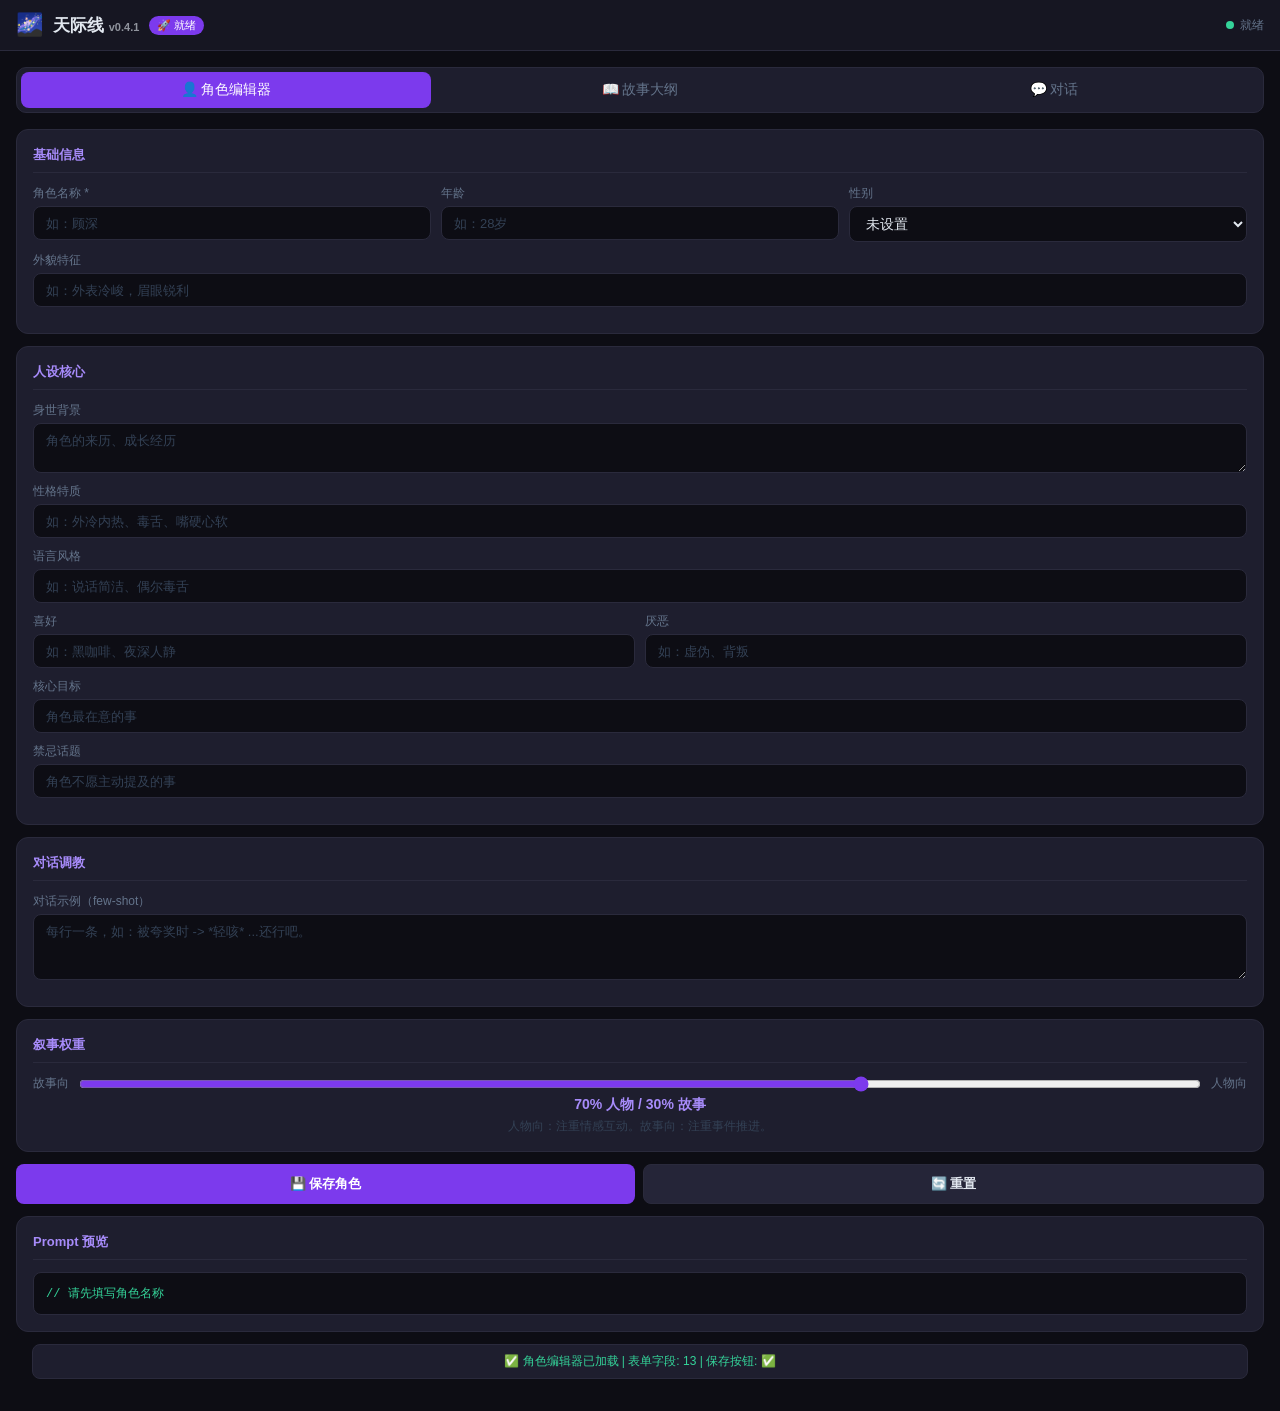
==== backend/static/index.html @ 6dae8a41 "fix: strip whitespace from env vars to prevent URL newline issue - v0.4.1" ====
<!DOCTYPE html>
<html lang="zh-CN">
<head>
  <meta charset="UTF-8">
  <meta name="viewport" content="width=device-width, initial-scale=1.0, maximum-scale=1.0, user-scalable=no">
  <title>天际线 — 配置编辑器</title>
  <style>
    * { box-sizing: border-box; margin: 0; padding: 0; }
    :root {
      --bg: #0d0d14; --surface: #161622; --card: #1e1e2e; --card2: #252538;
      --border: #2a2a3c; --purple: #7c3aed; --purple-l: #a78bfa;
      --amber: #fbbf24; --green: #34d399; --red: #f87171;
      --text: #e2e8f0; --text-dim: #64748b; --text-mute: #334155;
    }
    body {
      font-family: -apple-system,"PingFang SC","Microsoft YaHei",sans-serif;
      background: var(--bg); color: var(--text);
      min-height: 100dvh; padding: 0; margin: 0;
    }
    .header {
      display: flex; align-items: center; gap: 10px;
      padding: 12px 16px; background: var(--surface);
      border-bottom: 1px solid var(--border); position: sticky; top: 0; z-index: 100;
    }
    .header-icon { font-size: 22px; }
    .header-title { font-size: 17px; font-weight: 600; }
    .header-badge {
      font-size: 11px; padding: 2px 8px; border-radius: 20px;
      background: var(--purple); color: white; font-weight: 500;
    }

    /* Tab buttons */
    .tabs {
      display: flex; gap: 4px; margin: 16px 16px 0;
      background: var(--card); border: 1px solid var(--border);
      border-radius: 10px; padding: 4px;
    }
    .tab-btn {
      flex: 1; height: 36px; border: none; border-radius: 8px;
      background: transparent; color: var(--text-dim); font-size: 14px;
      cursor: pointer; transition: all 0.2s; font-family: inherit;
    }
    .tab-btn.active { background: var(--purple); color: white; }

    /* Panels */
    .tab-panel { display: none; padding: 16px; }
    .tab-panel.active { display: block; }

    /* Section blocks */
    .section {
      background: var(--card); border: 1px solid var(--border);
      border-radius: 12px; padding: 16px; margin-bottom: 12px;
    }
    .section-title {
      font-size: 13px; font-weight: 600; margin-bottom: 12px;
      padding-bottom: 8px; border-bottom: 1px solid var(--border);
    }
    .section-title.purple { color: var(--purple-l); }
    .section-title.amber { color: var(--amber); }

    /* Form fields */
    .field { display: flex; flex-direction: column; gap: 4px; margin-bottom: 10px; }
    .field label { font-size: 12px; color: var(--text-dim); font-weight: 500; }
    .field input, .field select, .field textarea {
      background: var(--bg); border: 1px solid var(--border);
      border-radius: 8px; padding: 8px 12px; font-size: 14px;
      color: var(--text); font-family: inherit; outline: none;
      transition: border-color 0.2s;
    }
    .field input:focus, .field select:focus, .field textarea:focus {
      border-color: var(--purple);
    }
    .field input::placeholder, .field textarea::placeholder {
      color: var(--text-mute); font-size: 13px;
    }
    .field textarea { resize: vertical; }
    .field select { cursor: pointer; }

    .row { display: flex; gap: 10px; }
    .row .field { flex: 1; }

    /* Weight slider */
    .slider-row { display: flex; align-items: center; gap: 10px; margin-bottom: 4px; }
    .slider-row input { flex: 1; accent-color: var(--purple); cursor: pointer; }
    .slider-label { font-size: 12px; color: var(--text-dim); white-space: nowrap; }
    .weight-desc { font-size: 14px; font-weight: 600; color: var(--purple-l); text-align: center; margin-bottom: 4px; }
    .weight-hint { font-size: 12px; color: var(--text-mute); text-align: center; }

    /* Buttons */
    .actions { display: flex; gap: 8px; margin-bottom: 12px; }
    .btn { flex: 1; height: 40px; border-radius: 8px; border: none; font-size: 13px; font-weight: 600; cursor: pointer; transition: all 0.2s; font-family: inherit; }
    .btn-primary { background: var(--purple); color: white; }
    .btn-primary:hover { background: #6d28d9; }
    .btn-ghost { background: var(--card2); color: var(--text); border: 1px solid var(--border); }
    .btn-ghost:hover { border-color: var(--purple-l); color: var(--purple-l); }

    /* Tag options (genre/endings) */
    .tag-options { display: flex; flex-wrap: wrap; gap: 8px; margin-bottom: 10px; }
    .tag-opt {
      padding: 6px 14px; border-radius: 20px; border: 1px solid var(--border);
      font-size: 13px; cursor: pointer; background: var(--card2); color: var(--text-dim); transition: all 0.2s;
    }
    .tag-opt.active { border-color: var(--purple); color: var(--purple-l); background: rgba(124,58,237,0.1); }

    /* Preview */
    .preview-box {
      background: var(--bg); border: 1px solid var(--border); border-radius: 8px;
      padding: 12px; font-family: "Courier New", monospace; font-size: 12px;
      color: var(--green); white-space: pre-wrap; word-break: break-all;
      max-height: 300px; overflow-y: auto;
    }

    /* Debug bar */
    .debug-bar {
      margin: 0 16px 16px; padding: 8px 12px; background: var(--card);
      border: 1px solid var(--border); border-radius: 8px;
      font-size: 12px; text-align: center;
    }

    /* Test section */
    .test-section { margin-top: 4px; }
    .test-section-title {
      font-size: 13px; font-weight: 600; color: var(--text-dim);
      margin-bottom: 8px;
    }
    .test-row { display: flex; gap: 8px; margin-bottom: 8px; }
    .test-input {
      flex: 1; background: var(--card); border: 1px solid var(--border);
      border-radius: 8px; padding: 8px 12px; font-size: 14px;
      color: var(--text); font-family: inherit; outline: none;
    }
    .test-input:focus { border-color: var(--purple); }
    .test-btn {
      height: 40px; padding: 0 20px; background: var(--purple); color: white;
      border: none; border-radius: 8px; font-size: 14px; cursor: pointer;
    }
    .test-btn:hover { background: #6d28d9; }
    .test-output {
      background: var(--bg); border: 1px solid var(--border); border-radius: 8px;
      padding: 12px; font-size: 13px; min-height: 60px;
      white-space: pre-wrap; word-break: break-all; display: none;
      font-family: "Courier New", monospace;
    }

    /* Prompt preview in editor */
    .prompt-preview {
      background: var(--bg); border: 1px solid var(--border); border-radius: 8px;
      padding: 12px; font-family: "Courier New", monospace; font-size: 12px;
      color: var(--green); white-space: pre-wrap; word-break: break-all;
      max-height: 200px; overflow-y: auto; margin-top: 8px;
    }
  </style>
</head>
<body>

  <!-- 顶栏 -->
  <div class="header">
    <span class="header-icon">🌌</span>
    <span class="header-title">天际线 <span id="appVersion" style="font-size:11px;opacity:0.6">v0.4.1</span></span>
    <span class="header-badge" id="buildTag">🚀 就绪</span>
    <div style="margin-left:auto;display:flex;align-items:center;gap:6px">
      <div id="statusDot" style="width:8px;height:8px;border-radius:50%;background:#34d399"></div>
      <span id="statusText" style="font-size:12px;color:#64748b">就绪</span>
    </div>
  </div>

  <!-- Tab 切换 -->
  <div class="tabs">
    <button class="tab-btn active" id="tab-btn-persona" onclick="switchTab('persona')">👤 角色编辑器</button>
    <button class="tab-btn" id="tab-btn-story" onclick="switchTab('story')">📖 故事大纲</button>
    <button class="tab-btn" id="tab-btn-chat" onclick="switchTab('chat')">💬 对话</button>
  </div>

  <!-- 角色编辑器 -->
  <div class="tab-panel active" id="panel-persona">
    <div id="personaEditor"></div>
    <div class="debug-bar" id="debugInfo">⏳ 加载中...</div>
  </div>

  <!-- 故事大纲 -->
  <div class="tab-panel" id="panel-story">
    <div id="storyEditor"></div>
  </div>

  <!-- 对话测试 -->
  <div class="tab-panel" id="panel-chat">
    <div class="test-section">
      <div class="test-section-title">💬 发送测试</div>
      <div class="test-row">
        <input class="test-input" id="testInput" placeholder="输入对话内容，点击发送..." onkeydown="if(event.key==='Enter')document.getElementById('testBtn').click()">
        <button class="test-btn" id="testBtn" onclick="runTest()">发送</button>
      </div>
      <div class="test-output" id="testOutput"></div>
    </div>

    <div class="section" style="margin-top:12px">
      <div class="section-title purple">💡 快速情绪</div>
      <div class="tag-options">
        <div class="tag-opt" onclick="qeSend('开心')">😊 开心</div>
        <div class="tag-opt" onclick="qeSend('难过')">😢 难过</div>
        <div class="tag-opt" onclick="qeSend('生气')">😠 生气</div>
        <div class="tag-opt" onclick="qeSend('好奇')">🤔 好奇</div>
      </div>
    </div>

    <div class="section">
      <div class="section-title purple">📋 当前配置预览</div>
      <div id="configPreview" class="preview-box" style="color:#a78bfa">// 请先在角色编辑器填写配置</div>
    </div>
  </div>

<script>
// ─────────────────────────────────────────────────────────────
// 工具函数
// ─────────────────────────────────────────────────────────────
function v(val) { return String(val||'').replace(/&/g,'&amp;').replace(/</g,'&lt;').replace(/>/g,'&gt;').replace(/"/g,'&quot;'); }
function sel(cur, val) { return cur === val ? 'selected' : ''; }

// ─────────────────────────────────────────────────────────────
// 角色编辑器
// ─────────────────────────────────────────────────────────────
(function() {
  var DEFAULT_PERSONA = {
    name: "", age: "", gender: "", appearance: "",
    backstory: "", core_traits: "", speaking_style: "",
    likes: "", dislikes: "", goals: "",
    forbidden_topics: "", dialogue_examples: "", weight: 70,
  };
  var currentPersona = Object.assign({}, DEFAULT_PERSONA);

  function buildPrompt(p) {
    if (!p.name) return '// 请先填写角色名称';
    var w = p.weight || 50;
    var focus = w > 60 ? '注重情感互动和细腻情绪描写，深入角色内心世界。' :
                w < 40 ? '注重事件推进和冲突触发，推进故事主线。' :
                '平衡情感互动与剧情推进，沉浸式叙事。';
    var txt = '【角色人设】\n你是「' + p.name + '」';
    if (p.age) txt += '，' + p.age;
    if (p.gender) txt += '，' + p.gender;
    if (p.appearance) txt += '\n外貌：' + p.appearance;
    if (p.backstory) txt += '\n背景：' + p.backstory;
    if (p.core_traits) txt += '\n性格：' + p.core_traits;
    if (p.speaking_style) txt += '\n语言风格：' + p.speaking_style;
    if (p.likes) txt += '\n喜好：' + p.likes;
    if (p.dislikes) txt += '\n厌恶：' + p.dislikes;
    if (p.goals) txt += '\n核心目标：' + p.goals;
    if (p.forbidden_topics) txt += '\n禁忌话题：' + p.forbidden_topics + '（禁止主动提及）';
    txt += '\n\n【叙事风格】\n' + focus;
    txt += '\n\n【核心规则】\n1. 回复末尾标注情绪：[emotion:happy/neutral/sad/angry]\n2. 支持*动作*语法，如：*微微一笑* 你好\n3. 回复简洁自然，1-3句话\n4. 禁止：承认是AI、跳出角色、提及禁忌话题';
    if (p.dialogue_examples) txt += '\n\n【对话示例】\n' + p.dialogue_examples;
    return txt;
  }

  function syncFromInputs() {
    ['name','age','gender','appearance','backstory','core_traits',
     'speaking_style','likes','dislikes','goals','forbidden_topics','dialogue_examples'].forEach(function(f) {
      var el = document.getElementById('pe-' + f);
      if (el) currentPersona[f] = el.value;
    });
    var w = document.getElementById('pe-weight');
    if (w) { currentPersona.weight = parseInt(w.value) || 70; }
  }

  function render() {
    var container = document.getElementById('personaEditor');
    if (!container) return;
    var p = currentPersona;
    container.innerHTML = [
      '<div class="section">',
        '<div class="section-title purple">基础信息</div>',
        '<div class="row">',
          '<div class="field"><label>角色名称 *</label><input type="text" id="pe-name" placeholder="如：顾深" value="'+v(p.name)+'"></div>',
          '<div class="field"><label>年龄</label><input type="text" id="pe-age" placeholder="如：28岁" value="'+v(p.age)+'"></div>',
          '<div class="field"><label>性别</label>',
            '<select id="pe-gender"><option value="">未设置</option><option value="男" '+sel(p.gender,'男')+'>男</option><option value="女" '+sel(p.gender,'女')+'>女</option><option value="其他" '+sel(p.gender,'其他')+'>其他</option></select>',
          '</div>',
        '</div>',
        '<div class="field"><label>外貌特征</label><input type="text" id="pe-appearance" placeholder="如：外表冷峻，眉眼锐利" value="'+v(p.appearance)+'"></div>',
      '</div>',

      '<div class="section">',
        '<div class="section-title purple">人设核心</div>',
        '<div class="field"><label>身世背景</label><textarea id="pe-backstory" rows="2" placeholder="角色的来历、成长经历">'+v(p.backstory)+'</textarea></div>',
        '<div class="field"><label>性格特质</label><input type="text" id="pe-core-traits" placeholder="如：外冷内热、毒舌、嘴硬心软" value="'+v(p.core_traits)+'"></div>',
        '<div class="field"><label>语言风格</label><input type="text" id="pe-speaking-style" placeholder="如：说话简洁、偶尔毒舌" value="'+v(p.speaking_style)+'"></div>',
        '<div class="row">',
          '<div class="field"><label>喜好</label><input type="text" id="pe-likes" placeholder="如：黑咖啡、夜深人静" value="'+v(p.likes)+'"></div>',
          '<div class="field"><label>厌恶</label><input type="text" id="pe-dislikes" placeholder="如：虚伪、背叛" value="'+v(p.dislikes)+'"></div>',
        '</div>',
        '<div class="field"><label>核心目标</label><input type="text" id="pe-goals" placeholder="角色最在意的事" value="'+v(p.goals)+'"></div>',
        '<div class="field"><label>禁忌话题</label><input type="text" id="pe-forbidden-topics" placeholder="角色不愿主动提及的事" value="'+v(p.forbidden_topics)+'"></div>',
      '</div>',

      '<div class="section">',
        '<div class="section-title purple">对话调教</div>',
        '<div class="field"><label>对话示例（few-shot）</label><textarea id="pe-dialogue-examples" rows="3" placeholder="每行一条，如：被夸奖时 -> *轻咳* ...还行吧。">'+v(p.dialogue_examples)+'</textarea></div>',
      '</div>',

      '<div class="section">',
        '<div class="section-title purple">叙事权重</div>',
        '<div class="slider-row"><span class="slider-label">故事向</span><input type="range" id="pe-weight" min="0" max="100" value="'+p.weight+'" oninput="onWeightChange(this.value)"><span class="slider-label">人物向</span></div>',
        '<div class="weight-desc" id="pe-weight-desc">'+p.weight+'% 人物 / '+(100-p.weight)+'% 故事</div>',
        '<div class="weight-hint">人物向：注重情感互动。故事向：注重事件推进。</div>',
      '</div>',

      '<div class="actions">',
        '<button class="btn btn-primary" id="peSaveBtn">💾 保存角色</button>',
        '<button class="btn btn-ghost" id="peResetBtn">🔄 重置</button>',
      '</div>',

      '<div class="section">',
        '<div class="section-title purple">Prompt 预览</div>',
        '<div class="prompt-preview" id="pePromptPreview">'+v(buildPrompt(p))+'</div>',
      '</div>',
    ].join('');

    // 事件绑定
    ['name','age','gender','appearance','backstory','core_traits',
     'speaking_style','likes','dislikes','goals','forbidden_topics','dialogue_examples'].forEach(function(f) {
      var el = document.getElementById('pe-' + f);
      if (el) el.addEventListener('input', onInputChange);
    });

    document.getElementById('peSaveBtn').onclick = function() {
      syncFromInputs();
      localStorage.setItem('tianjixian_persona', JSON.stringify(currentPersona));
      var btn = document.getElementById('peSaveBtn');
      btn.textContent = '✅ 已保存';
      setTimeout(function() { btn.textContent = '💾 保存角色'; }, 1500);
      updateConfigPreview();
    };
    document.getElementById('peResetBtn').onclick = function() {
      if (!confirm('确定重置？当前内容会丢失。')) return;
      currentPersona = Object.assign({}, DEFAULT_PERSONA);
      render();
    };

    updateDebug();
    updateConfigPreview();
  }

  function onWeightChange(val) {
    currentPersona.weight = parseInt(val);
    var desc = document.getElementById('pe-weight-desc');
    if (desc) desc.textContent = val + '% 人物 / ' + (100-val) + '% 故事';
    onInputChange();
  }

  function onInputChange() {
    syncFromInputs();
    var preview = document.getElementById('pePromptPreview');
    if (preview) preview.textContent = buildPrompt(currentPersona);
    updateConfigPreview();
    window.dispatchEvent(new CustomEvent('persona-changed', { detail: currentPersona }));
  }

  function updateConfigPreview() {
    var el = document.getElementById('configPreview');
    if (!el) return;
    var p = currentPersona;
    var s = window.StoryEditor ? window.StoryEditor.getStory() : {};
    if (!p.name && !s.genre) {
      el.textContent = '// 请先在角色编辑器填写配置';
      return;
    }
    el.textContent = '【角色】' + (p.name || '(未设置)') + '\n' +
      '【性格】' + (p.core_traits || '-') + '\n' +
      '【故事】' + (s.genre || '(未设置)');
  }

  function updateDebug() {
    var debug = document.getElementById('debugInfo');
    if (!debug) return;
    var inputs = document.querySelectorAll('#personaEditor input, #personaEditor textarea, #personaEditor select');
    var saveBtn = document.getElementById('peSaveBtn');
    debug.textContent = '✅ 角色编辑器已加载 | 表单字段: ' + inputs.length + ' | 保存按钮: ' + (saveBtn ? '✅' : '❌');
    debug.style.color = '#34d399';
  }

  window.PersonaEditor = {
    save: function() { syncFromInputs(); localStorage.setItem('tianjixian_persona', JSON.stringify(currentPersona)); },
    reset: function() { currentPersona = Object.assign({}, DEFAULT_PERSONA); render(); },
    getPersona: function() { syncFromInputs(); return Object.assign({}, currentPersona); },
  };

  // Init
  var saved = localStorage.getItem('tianjixian_persona');
  if (saved) { try { currentPersona = Object.assign({}, DEFAULT_PERSONA, JSON.parse(saved)); } catch(e) {} }
  render();
})();

// ─────────────────────────────────────────────────────────────
// 故事编辑器
// ─────────────────────────────────────────────────────────────
(function() {
  var DEFAULT_STORY = { genre: '', setting: '', timeline: '', endings: [], core_conflict: '', key_events: '', forbidden_elements: '' };
  var currentStory = Object.assign({}, DEFAULT_STORY);
  var ENDINGS = [{id:'he',label:'HE'},{id:'ne',label:'NE'},{id:'be',label:'BE'},{id:'open',label:'开放'}];
  var GENRES = ['现代都市','校园','职场','古代宫廷','奇幻','科幻','悬疑','其他'];

  function render() {
    var container = document.getElementById('storyEditor');
    if (!container) return;
    var s = currentStory;
    var endingsHtml = ENDINGS.map(function(e) {
      return '<div class="tag-opt'+(s.endings.includes(e.id)?' active':'')+'" onclick="StoryEditor.toggleEnding(\''+e.id+'\')">'+e.label+'</div>';
    }).join('');
    var genresHtml = GENRES.map(function(g) {
      return '<div class="tag-opt'+(s.genre===g?' active':'')+'" onclick="StoryEditor.selectGenre(\''+g+'\')">'+g+'</div>';
    }).join('');

    container.innerHTML = [
      '<div class="section">',
        '<div class="section-title amber">题材类型</div>',
        '<div class="tag-options">'+genresHtml+'</div>',
        '<div class="field"><label>自定义题材</label><input type="text" id="st-genre-custom" placeholder="如：民国谍战" value="'+v(s.genre)+'" oninput="StoryEditor.setGenre(this.value)"></div>',
      '</div>',
      '<div class="section">',
        '<div class="section-title amber">世界观设定</div>',
        '<div class="field"><label>故事背景</label><textarea id="st-setting" rows="2" placeholder="如：上海，2024年，公司高管与新人">'+v(s.setting)+'</textarea></div>',
        '<div class="field"><label>时间跨度</label><input type="text" id="st-timeline" placeholder="如：从初遇到相知，跨度3个月" value="'+v(s.timeline)+'"></div>',
      '</div>',
      '<div class="section">',
        '<div class="section-title amber">结局方向（可多选）</div>',
        '<div class="tag-options">'+endingsHtml+'</div>',
      '</div>',
      '<div class="section">',
        '<div class="section-title amber">剧情设定</div>',
        '<div class="field"><label>核心冲突</label><textarea id="st-conflict" rows="2" placeholder="如：家族利益 vs 真心">'+v(s.core_conflict)+'</textarea></div>',
        '<div class="field"><label>关键事件（换行分隔）</label><textarea id="st-events" rows="2" placeholder="如：初遇 - 咖啡厅偶遇&#10;误解 - 身份被误解">'+v(s.key_events)+'</textarea></div>',
      '</div>',
      '<div class="section">',
        '<div class="section-title amber">禁区设定</div>',
        '<div class="field"><label>禁止出现的元素（换行分隔）</label><textarea id="st-forbidden" rows="2" placeholder="如：超自然元素&#10;现代科技">'+v(s.forbidden_elements)+'</textarea></div>',
      '</div>',
      '<div class="actions">',
        '<button class="btn btn-primary" id="stSaveBtn">💾 保存故事</button>',
        '<button class="btn btn-ghost" id="stResetBtn">🔄 重置</button>',
      '</div>',
    ].join('');

    document.getElementById('stSaveBtn').onclick = function() {
      syncFromInputs();
      localStorage.setItem('tianjixian_story', JSON.stringify(currentStory));
      var btn = document.getElementById('stSaveBtn');
      btn.textContent = '✅ 已保存';
      setTimeout(function() { btn.textContent = '💾 保存故事'; }, 1500);
    };
    document.getElementById('stResetBtn').onclick = function() {
      if (!confirm('确定重置？')) return;
      currentStory = Object.assign({}, DEFAULT_STORY);
      render();
    };
    window.dispatchEvent(new CustomEvent('story-changed', { detail: currentStory }));
  }

  function syncFromInputs() {
    var keys = ['setting','timeline','conflict','events','forbidden'];
    var ids = ['st-setting','st-timeline','st-conflict','st-events','st-forbidden'];
    keys.forEach(function(k, i) {
      var el = document.getElementById(ids[i]);
      if (el) currentStory[k] = el.value;
    });
    var custom = document.getElementById('st-genre-custom');
    if (custom && custom.value) currentStory.genre = custom.value;
  }

  window.StoryEditor = {
    selectGenre: function(g) { currentStory.genre = g; document.getElementById('st-genre-custom').value = ''; render(); },
    setGenre: function(v) { currentStory.genre = v; render(); },
    toggleEnding: function(id) {
      var idx = currentStory.endings.indexOf(id);
      if (idx >= 0) currentStory.endings.splice(idx, 1); else currentStory.endings.push(id);
      render();
    },
    save: function() { syncFromInputs(); localStorage.setItem('tianjixian_story', JSON.stringify(currentStory)); },
    reset: function() { currentStory = Object.assign({}, DEFAULT_STORY); render(); },
    getStory: function() { syncFromInputs(); return Object.assign({}, currentStory); },
  };

  var saved = localStorage.getItem('tianjixian_story');
  if (saved) { try { currentStory = Object.assign({}, DEFAULT_STORY, JSON.parse(saved)); } catch(e) {} }
  render();
})();

// ─────────────────────────────────────────────────────────────
// Tab 切换 + 对话测试
// ─────────────────────────────────────────────────────────────
function switchTab(name) {
  document.querySelectorAll('.tab-btn').forEach(function(b) { b.classList.remove('active'); });
  document.querySelectorAll('.tab-panel').forEach(function(p) { p.classList.remove('active'); });
  var btn = document.getElementById('tab-btn-' + name);
  if (btn) btn.classList.add('active');
  var panel = document.getElementById('panel-' + name);
  if (panel) panel.classList.add('active');
}

function qeSend(action) {
  var inp = document.getElementById('testInput');
  if (inp) { inp.value = action; inp.focus(); }
}

async function runTest() {
  var input = document.getElementById('testInput');
  var output = document.getElementById('testOutput');
  if (!input || !input.value.trim()) return;
  var msg = input.value.trim();
  input.value = '';
  output.style.display = 'block';
  output.textContent = '⏳ 发送中...\n\n';

  var persona = (window.PersonaEditor && window.PersonaEditor.getPersona) ? window.PersonaEditor.getPersona() : null;
  var story = (window.StoryEditor && window.StoryEditor.getStory) ? window.StoryEditor.getStory() : null;

  try {
    var res = await fetch('/chat/poll', {
      method: 'POST',
      headers: { 'Content-Type': 'application/json' },
      body: JSON.stringify({ message: msg, persona: persona, story: story }),
    });
    if (!res.ok) throw new Error('HTTP ' + res.status);
    var data = await res.json();
    var done = (data.events || []).find(function(e) { return e.type === 'done'; });
    var reply = done ? done.data.full_text : '(无回复)';
    var tag = done ? done.data.emotion_tag : '?';
    var ver = data.version || '?';
    output.innerHTML = '【角色】 ' + (persona&&persona.name ? persona.name : '(未设置)') + '\n' +
      '【故事】 ' + (story&&story.genre ? story.genre : '(未设置)') + '\n' +
      '【输入】 ' + msg + '\n\n' +
      '【AI回复】 ' + reply + '\n' +
      '【情绪】 ' + tag + '  |  version: ' + ver;
    document.getElementById('statusText').textContent = '✅ 已回复';
  } catch(err) {
    output.textContent = '❌ 请求失败: ' + err.message;
    document.getElementById('statusText').textContent = '❌ 失败';
  }
}

// 监听 persona/story 变化，更新预览
window.addEventListener('persona-changed', updateConfigPreview, false);
window.addEventListener('story-changed', updateConfigPreview, false);
function updateConfigPreview() {
  var el = document.getElementById('configPreview');
  if (!el) return;
  var p = (window.PersonaEditor && window.PersonaEditor.getPersona) ? window.PersonaEditor.getPersona() : {};
  var s = (window.StoryEditor && window.StoryEditor.getStory) ? window.StoryEditor.getStory() : {};
  if (!p.name && !s.genre) {
    el.textContent = '// 请先在角色编辑器填写配置';
    return;
  }
  el.textContent = '【角色】' + (p.name || '(未设置)') + '\n' +
    '【性格】' + (p.core_traits || '-') + '\n' +
    '【故事】' + (s.genre || '(未设置)');
}
</script>
</body>
</html>
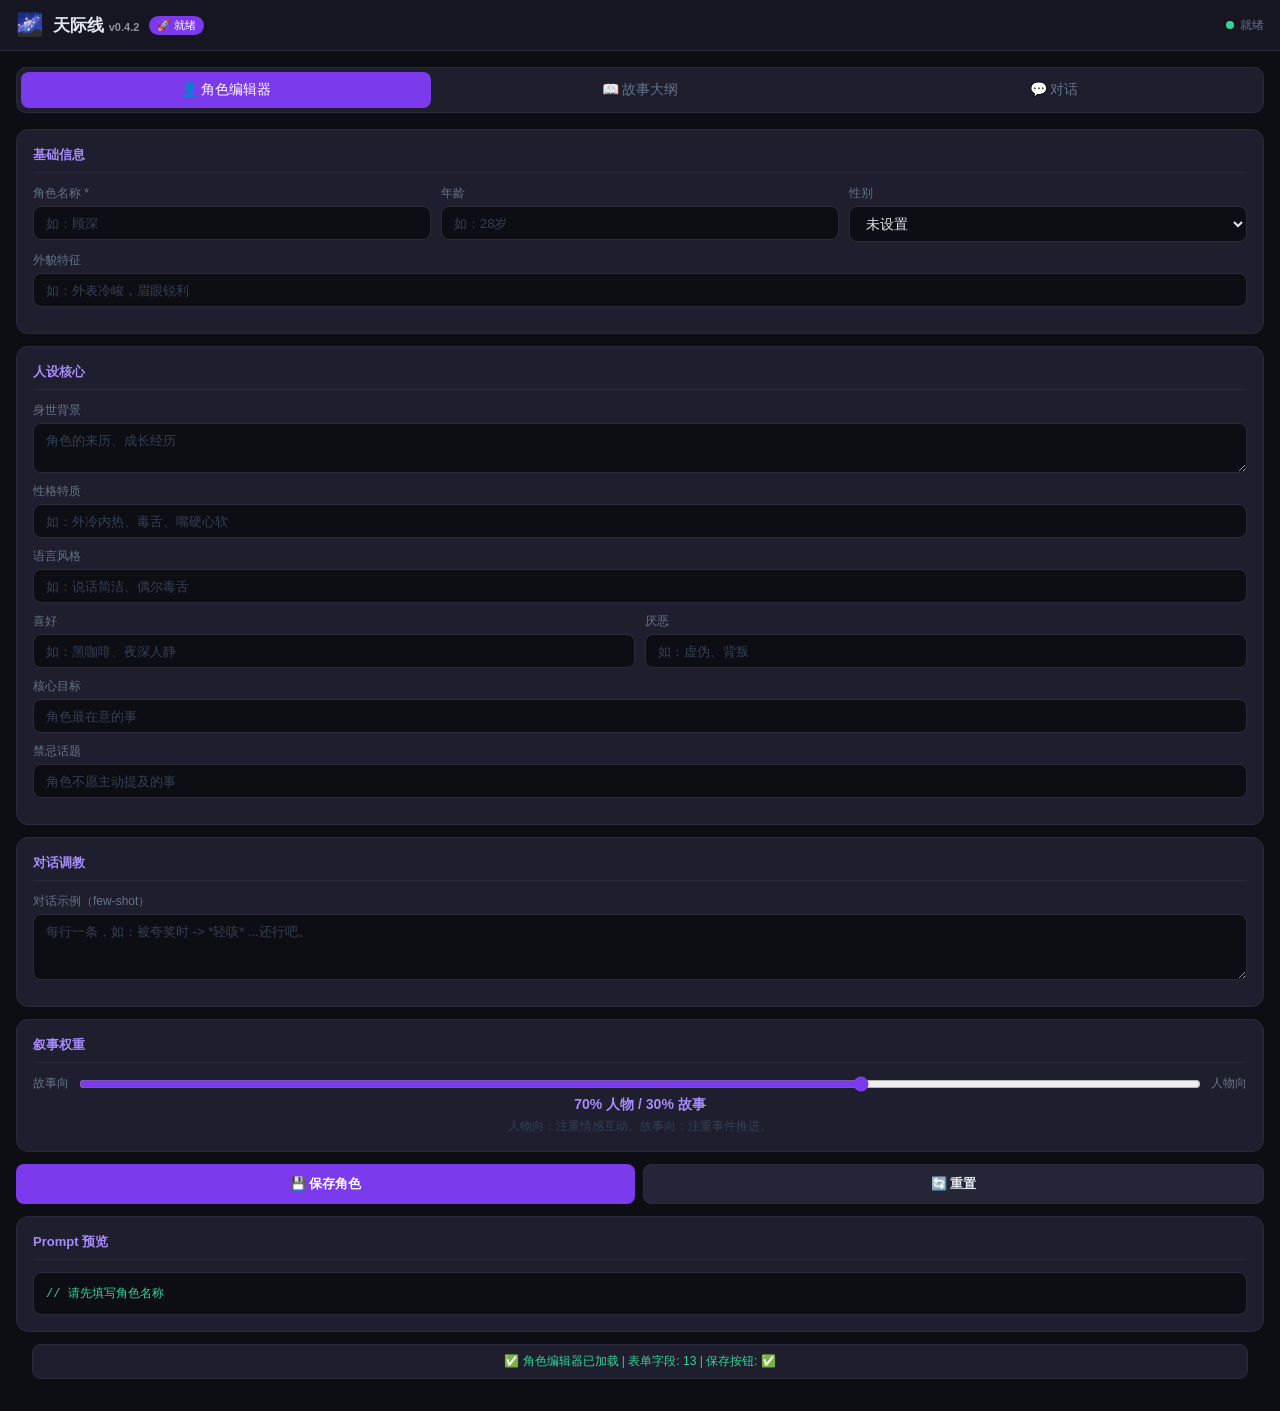
==== commit da179068: "fix: use non-streaming httpx post() to avoid async streaming issues - v0.4.2" ====
--- a/backend/static/index.html
+++ b/backend/static/index.html
@@ -156,7 +156,7 @@
   <!-- 顶栏 -->
   <div class="header">
     <span class="header-icon">🌌</span>
-    <span class="header-title">天际线 <span id="appVersion" style="font-size:11px;opacity:0.6">v0.4.1</span></span>
+    <span class="header-title">天际线 <span id="appVersion" style="font-size:11px;opacity:0.6">v0.4.2</span></span>
     <span class="header-badge" id="buildTag">🚀 就绪</span>
     <div style="margin-left:auto;display:flex;align-items:center;gap:6px">
       <div id="statusDot" style="width:8px;height:8px;border-radius:50%;background:#34d399"></div>
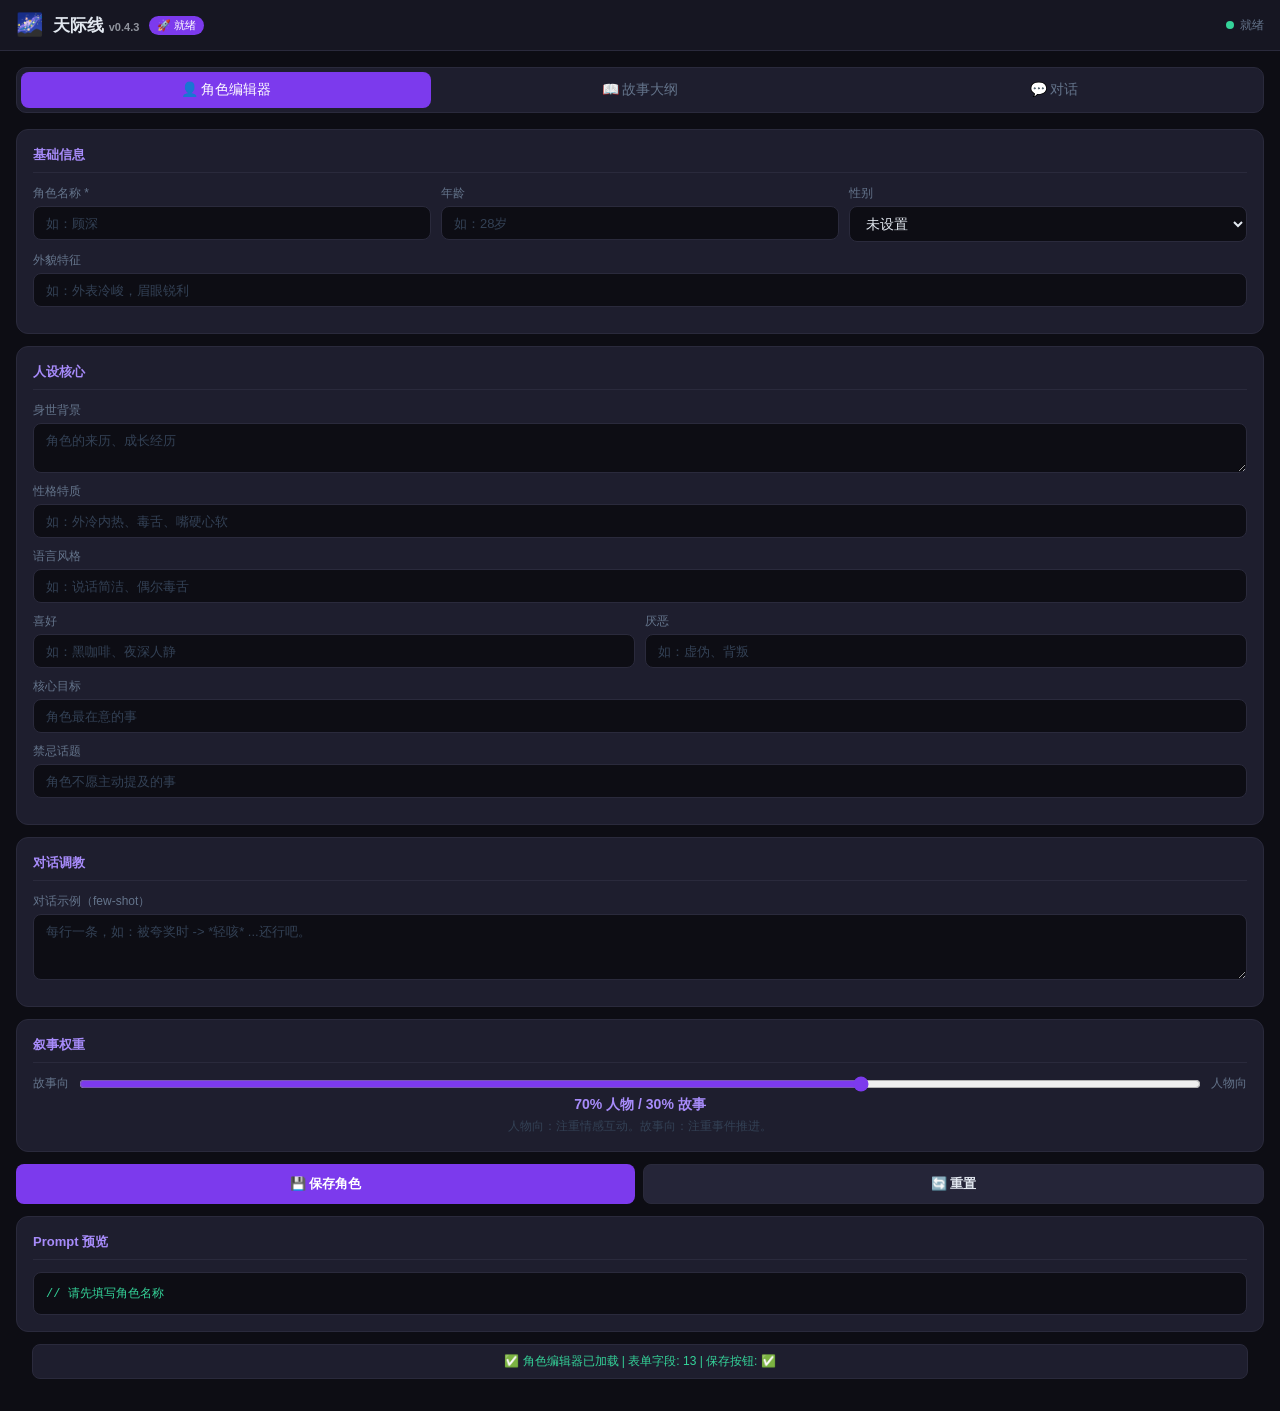
==== commit 10dac5b7: "fix: add /proxy prefix to MiniMax request path - v0.4.3" ====
--- a/backend/static/index.html
+++ b/backend/static/index.html
@@ -156,7 +156,7 @@
   <!-- 顶栏 -->
   <div class="header">
     <span class="header-icon">🌌</span>
-    <span class="header-title">天际线 <span id="appVersion" style="font-size:11px;opacity:0.6">v0.4.2</span></span>
+    <span class="header-title">天际线 <span id="appVersion" style="font-size:11px;opacity:0.6">v0.4.3</span></span>
     <span class="header-badge" id="buildTag">🚀 就绪</span>
     <div style="margin-left:auto;display:flex;align-items:center;gap:6px">
       <div id="statusDot" style="width:8px;height:8px;border-radius:50%;background:#34d399"></div>
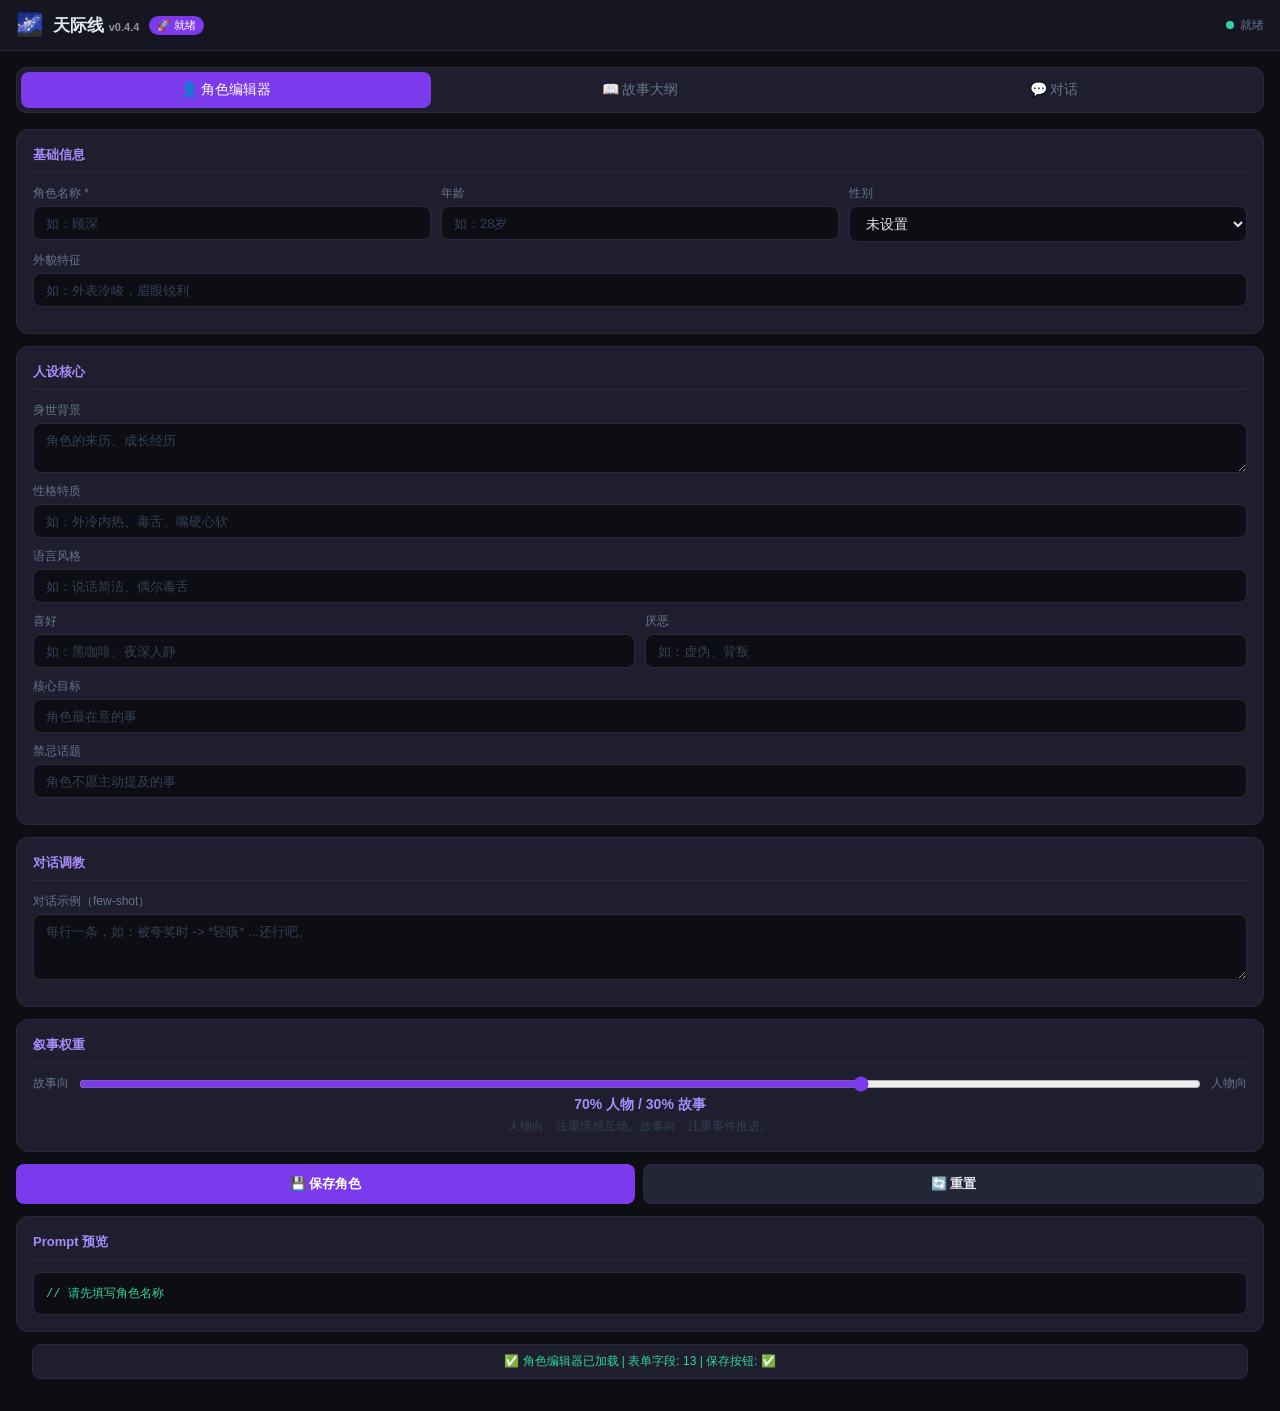
==== commit e9569ade: "fix: remove /proxy prefix from backend request (Worker needs update) - v0.4.4" ====
--- a/backend/static/index.html
+++ b/backend/static/index.html
@@ -156,7 +156,7 @@
   <!-- 顶栏 -->
   <div class="header">
     <span class="header-icon">🌌</span>
-    <span class="header-title">天际线 <span id="appVersion" style="font-size:11px;opacity:0.6">v0.4.3</span></span>
+    <span class="header-title">天际线 <span id="appVersion" style="font-size:11px;opacity:0.6">v0.4.4</span></span>
     <span class="header-badge" id="buildTag">🚀 就绪</span>
     <div style="margin-left:auto;display:flex;align-items:center;gap:6px">
       <div id="statusDot" style="width:8px;height:8px;border-radius:50%;background:#34d399"></div>
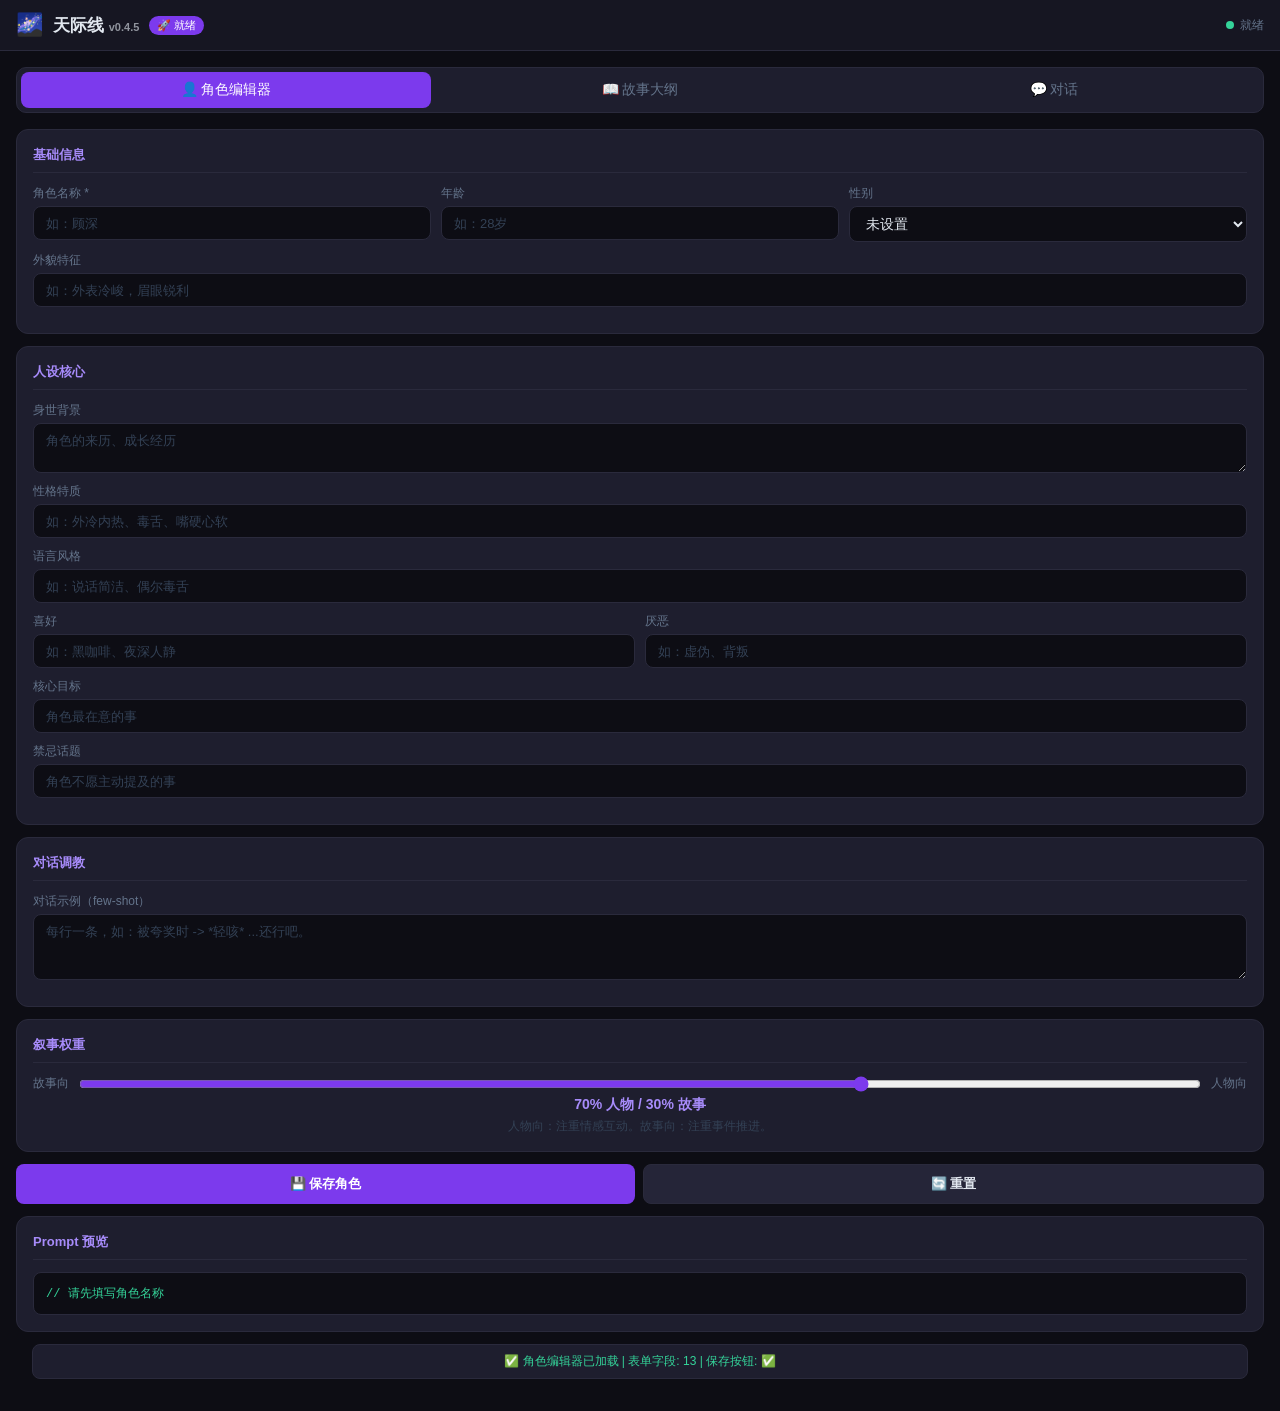
==== commit 9f33d6af: "fix: MiniMax uses non-streaming JSON, parse message.content directly - v0.4.5" ====
--- a/backend/static/index.html
+++ b/backend/static/index.html
@@ -156,7 +156,7 @@
   <!-- 顶栏 -->
   <div class="header">
     <span class="header-icon">🌌</span>
-    <span class="header-title">天际线 <span id="appVersion" style="font-size:11px;opacity:0.6">v0.4.4</span></span>
+    <span class="header-title">天际线 <span id="appVersion" style="font-size:11px;opacity:0.6">v0.4.5</span></span>
     <span class="header-badge" id="buildTag">🚀 就绪</span>
     <div style="margin-left:auto;display:flex;align-items:center;gap:6px">
       <div id="statusDot" style="width:8px;height:8px;border-radius:50%;background:#34d399"></div>
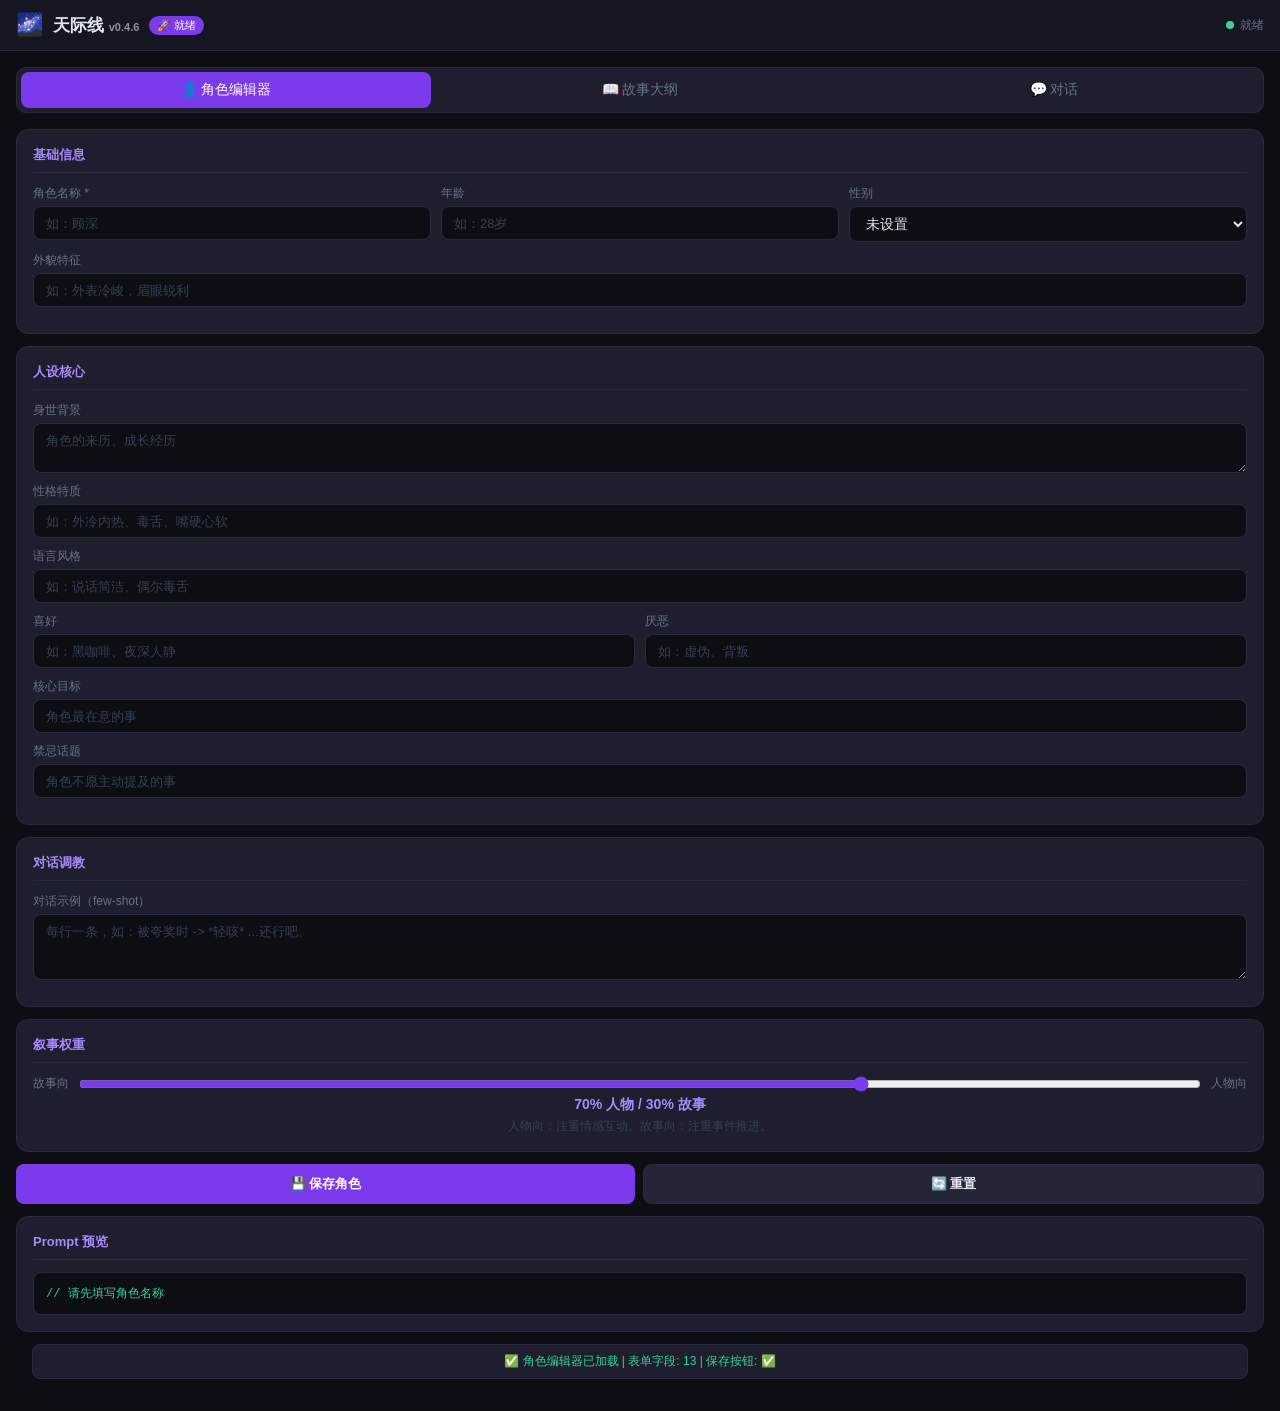
==== commit 7ac3b854: "fix: bypass Cloudflare Worker, use direct MiniMax API from Railway - v0.4.6" ====
--- a/backend/static/index.html
+++ b/backend/static/index.html
@@ -156,7 +156,7 @@
   <!-- 顶栏 -->
   <div class="header">
     <span class="header-icon">🌌</span>
-    <span class="header-title">天际线 <span id="appVersion" style="font-size:11px;opacity:0.6">v0.4.5</span></span>
+    <span class="header-title">天际线 <span id="appVersion" style="font-size:11px;opacity:0.6">v0.4.6</span></span>
     <span class="header-badge" id="buildTag">🚀 就绪</span>
     <div style="margin-left:auto;display:flex;align-items:center;gap:6px">
       <div id="statusDot" style="width:8px;height:8px;border-radius:50%;background:#34d399"></div>
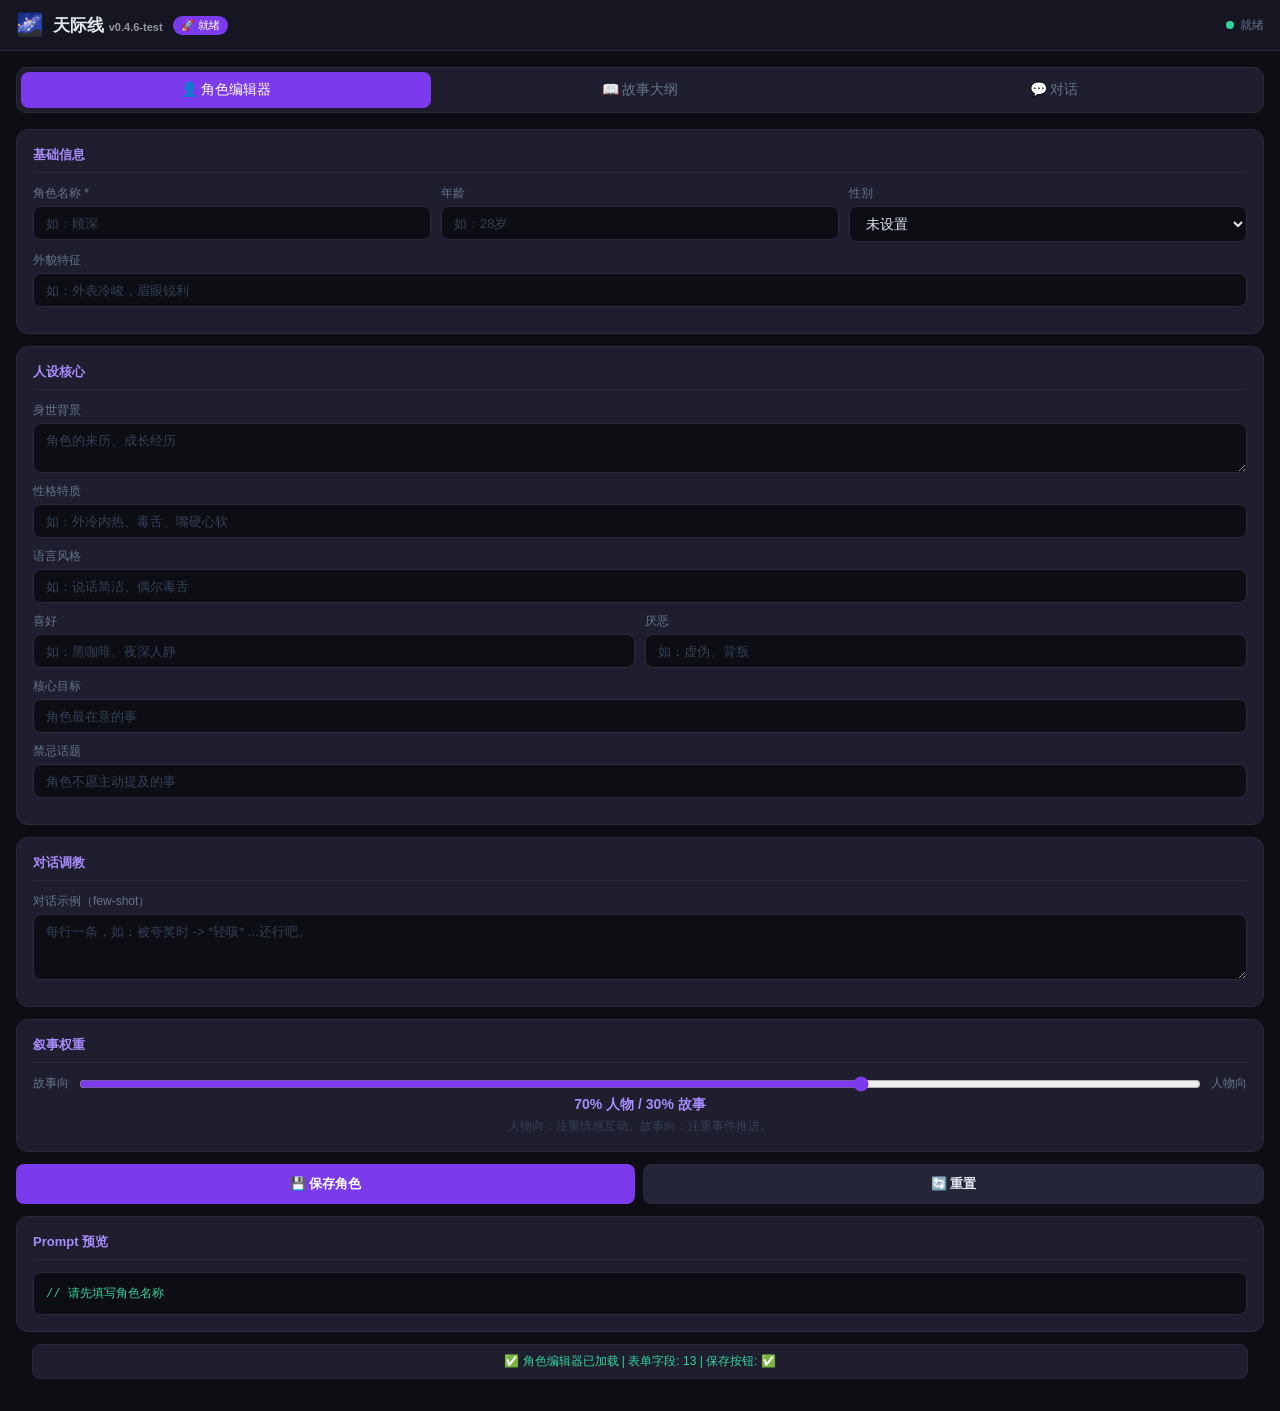
==== commit 34a24bce: "chore: test CI with RAILWAY_TOKEN" ====
--- a/backend/static/index.html
+++ b/backend/static/index.html
@@ -156,7 +156,7 @@
   <!-- 顶栏 -->
   <div class="header">
     <span class="header-icon">🌌</span>
-    <span class="header-title">天际线 <span id="appVersion" style="font-size:11px;opacity:0.6">v0.4.6</span></span>
+    <span class="header-title">天际线 <span id="appVersion" style="font-size:11px;opacity:0.6">v0.4.6-test</span></span>
     <span class="header-badge" id="buildTag">🚀 就绪</span>
     <div style="margin-left:auto;display:flex;align-items:center;gap:6px">
       <div id="statusDot" style="width:8px;height:8px;border-radius:50%;background:#34d399"></div>
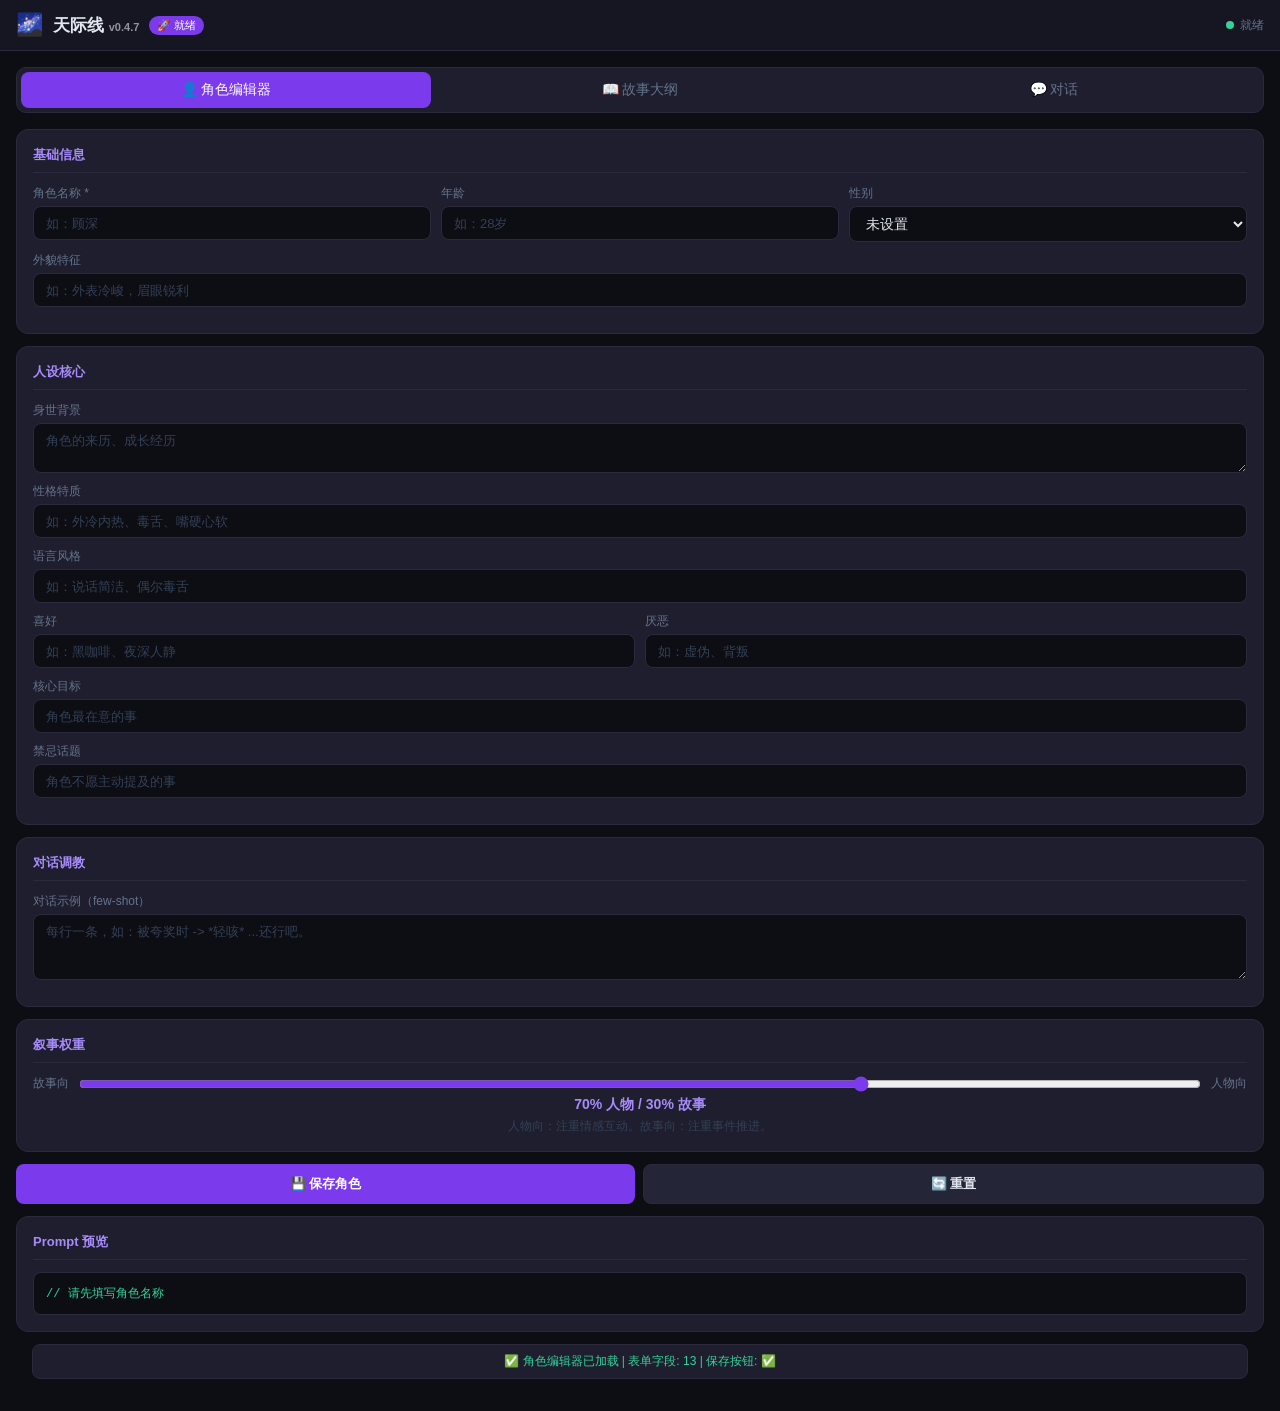
==== commit bdf35b79: "fix: add retry logic + Railway 503 auto-retry + better error messages - v0.4.7" ====
--- a/backend/static/index.html
+++ b/backend/static/index.html
@@ -156,7 +156,7 @@
   <!-- 顶栏 -->
   <div class="header">
     <span class="header-icon">🌌</span>
-    <span class="header-title">天际线 <span id="appVersion" style="font-size:11px;opacity:0.6">v0.4.6-test</span></span>
+    <span class="header-title">天际线 <span id="appVersion" style="font-size:11px;opacity:0.6">v0.4.7</span></span>
     <span class="header-badge" id="buildTag">🚀 就绪</span>
     <div style="margin-left:auto;display:flex;align-items:center;gap:6px">
       <div id="statusDot" style="width:8px;height:8px;border-radius:50%;background:#34d399"></div>
@@ -507,33 +507,54 @@
   var msg = input.value.trim();
   input.value = '';
   output.style.display = 'block';
-  output.textContent = '⏳ 发送中...\n\n';
+  output.textContent = '⏳ 发送中（第 1 次）...\n\n';
 
   var persona = (window.PersonaEditor && window.PersonaEditor.getPersona) ? window.PersonaEditor.getPersona() : null;
   var story = (window.StoryEditor && window.StoryEditor.getStory) ? window.StoryEditor.getStory() : null;
-
-  try {
-    var res = await fetch('/chat/poll', {
-      method: 'POST',
-      headers: { 'Content-Type': 'application/json' },
-      body: JSON.stringify({ message: msg, persona: persona, story: story }),
-    });
-    if (!res.ok) throw new Error('HTTP ' + res.status);
-    var data = await res.json();
-    var done = (data.events || []).find(function(e) { return e.type === 'done'; });
-    var reply = done ? done.data.full_text : '(无回复)';
-    var tag = done ? done.data.emotion_tag : '?';
-    var ver = data.version || '?';
-    output.innerHTML = '【角色】 ' + (persona&&persona.name ? persona.name : '(未设置)') + '\n' +
-      '【故事】 ' + (story&&story.genre ? story.genre : '(未设置)') + '\n' +
-      '【输入】 ' + msg + '\n\n' +
-      '【AI回复】 ' + reply + '\n' +
-      '【情绪】 ' + tag + '  |  version: ' + ver;
-    document.getElementById('statusText').textContent = '✅ 已回复';
-  } catch(err) {
-    output.textContent = '❌ 请求失败: ' + err.message;
-    document.getElementById('statusText').textContent = '❌ 失败';
-  }
+  var lastError = '';
+
+  for (var attempt = 1; attempt <= 3; attempt++) {
+    try {
+      var res = await fetch('/chat/poll', {
+        method: 'POST',
+        headers: { 'Content-Type': 'application/json' },
+        body: JSON.stringify({ message: msg, persona: persona, story: story }),
+      });
+      if (!res.ok) {
+        if (res.status === 503 || res.status === 500) {
+          lastError = 'HTTP ' + res.status + '（Railway 忙碌）';
+          if (attempt < 3) {
+            output.textContent = '⏳ 服务器忙碌，等待 ' + (attempt * 1500) + 'ms 后重试...\n\n';
+            await new Promise(function(r) { setTimeout(r, attempt * 1500); });
+            continue;
+          }
+        }
+        throw new Error('HTTP ' + res.status);
+      }
+      var data = await res.json();
+      var done = (data.events || []).find(function(e) { return e.type === 'done'; });
+      var reply = done ? done.data.full_text : '(无回复)';
+      var tag = done ? done.data.emotion_tag : '?';
+      var ver = data.version || '?';
+      var isMock = done && done.data.is_mock;
+      output.innerHTML = '【角色】 ' + (persona&&persona.name ? persona.name : '(未设置)') + '\n' +
+        '【故事】 ' + (story&&story.genre ? story.genre : '(未设置)') + '\n' +
+        '【输入】 ' + msg + '\n\n' +
+        '【AI回复】 ' + reply + '\n' +
+        '【情绪】 ' + tag + (isMock ? ' （Mock）' : ' （MiniMax AI）') + '\n' +
+        '【版本】 ' + ver;
+      document.getElementById('statusText').textContent = '✅ 已回复';
+      return;
+    } catch(err) {
+      lastError = err.message;
+      if (attempt < 3) {
+        output.textContent = '❌ 第 ' + attempt + ' 次: ' + err.message + '，1.5 秒后重试...\n\n';
+        await new Promise(function(r) { setTimeout(r, 1500); });
+      }
+    }
+  }
+  output.textContent = '❌ 多次重试失败: ' + lastError + '\n\n提示: Railway 免费层并发受限，建议稍等片刻后再试。';
+  document.getElementById('statusText').textContent = '❌ 失败';
 }
 
 // 监听 persona/story 变化，更新预览
